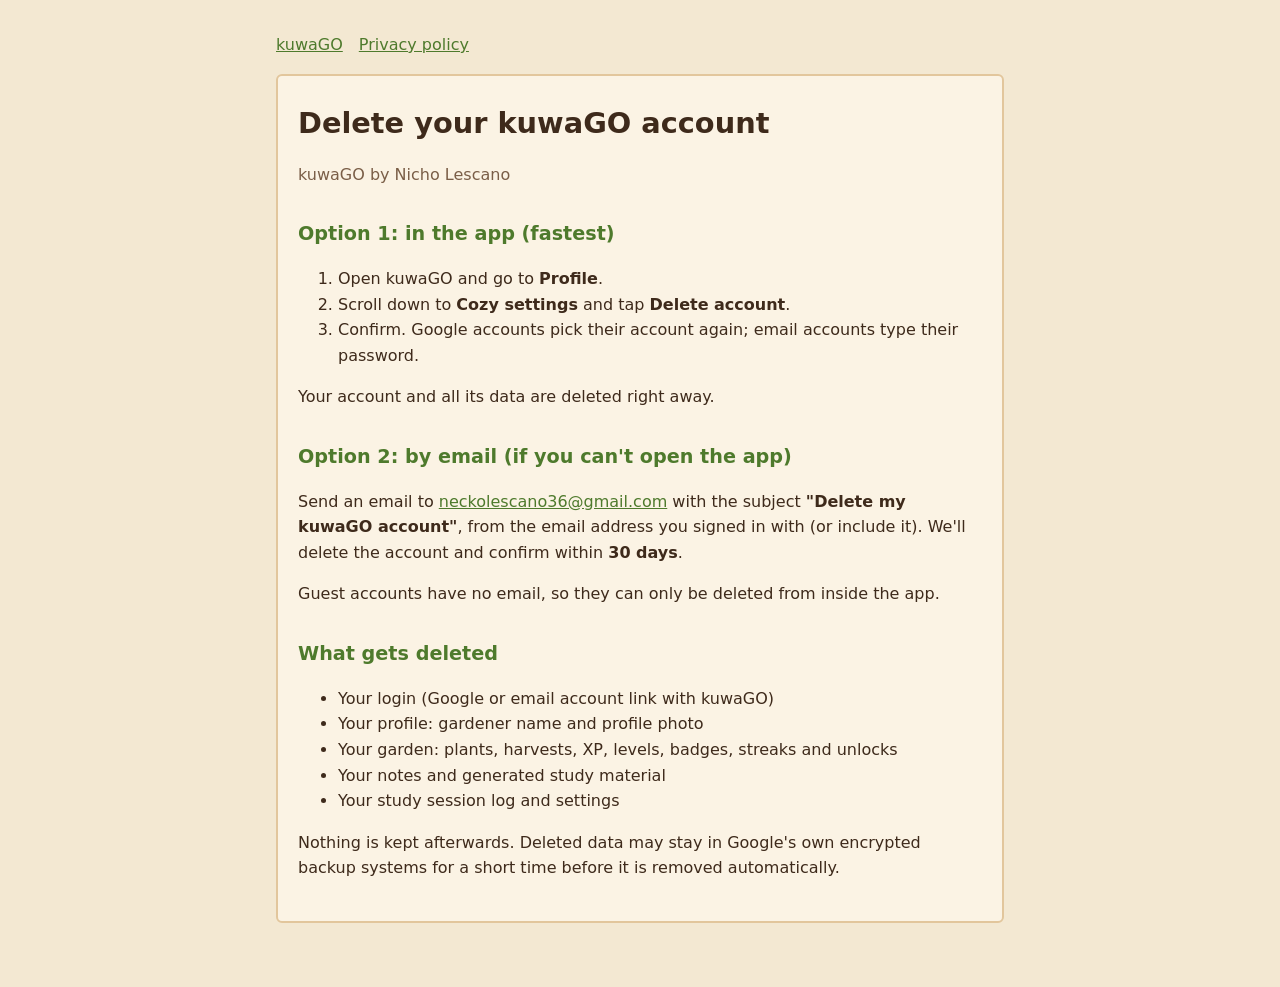
==== docs/delete-account.html @ 23150d29 "kuwaGO showcase: README, screenshots, website and privacy pages Co-Authored-By: Claude Opus 5.5 <nor" ====
<!doctype html>
<html lang="en">
<head>
  <meta charset="utf-8">
  <meta name="viewport" content="width=device-width, initial-scale=1">
  <title>Delete kuwaGO Account</title>
  <meta name="description" content="How to delete your kuwaGO account and all of its data.">
  <style>
    :root { --bg: #f3e8d2; --paper: #fbf3e4; --ink: #3e2a1b; --muted: #7a5e47; --green: #4e7a2c; --line: #e2c69c; }
    @media (prefers-color-scheme: dark) { :root { --bg: #1f1711; --paper: #2b2018; --ink: #f3e8d2; --muted: #c9b08f; --green: #9ccc6b; --line: #4a3626; } }
    * { box-sizing: border-box; }
    body { margin: 0; background: var(--bg); color: var(--ink); font: 16px/1.6 system-ui, -apple-system, "Segoe UI", Roboto, sans-serif; }
    main { max-width: 760px; margin: 0 auto; padding: 32px 16px 64px; }
    article { background: var(--paper); border: 2px solid var(--line); border-radius: 6px; padding: 24px 20px; }
    h1 { margin: 0 0 4px; font-size: 1.8rem; } h2 { margin-top: 2rem; color: var(--green); font-size: 1.2rem; }
    .muted { color: var(--muted); } a { color: var(--green); }
    nav { margin-bottom: 16px; } nav a { margin-right: 16px; }
  </style>
</head>
<body>
<main>
  <nav><a href="./">kuwaGO</a><a href="privacy.html">Privacy policy</a></nav>
  <article>
    <h1>Delete your kuwaGO account</h1>
    <p class="muted">kuwaGO by Nicho Lescano</p>

    <h2>Option 1: in the app (fastest)</h2>
    <ol>
      <li>Open kuwaGO and go to <strong>Profile</strong>.</li>
      <li>Scroll down to <strong>Cozy settings</strong> and tap <strong>Delete account</strong>.</li>
      <li>Confirm. Google accounts pick their account again; email accounts type their password.</li>
    </ol>
    <p>Your account and all its data are deleted right away.</p>

    <h2>Option 2: by email (if you can't open the app)</h2>
    <p>Send an email to <a href="mailto:neckolescano36@gmail.com?subject=Delete%20my%20kuwaGO%20account">neckolescano36@gmail.com</a> with the subject <strong>"Delete my kuwaGO account"</strong>, from the email address you signed in with (or include it). We'll delete the account and confirm within <strong>30 days</strong>.</p>
    <p>Guest accounts have no email, so they can only be deleted from inside the app.</p>

    <h2>What gets deleted</h2>
    <ul>
      <li>Your login (Google or email account link with kuwaGO)</li>
      <li>Your profile: gardener name and profile photo</li>
      <li>Your garden: plants, harvests, XP, levels, badges, streaks and unlocks</li>
      <li>Your notes and generated study material</li>
      <li>Your study session log and settings</li>
    </ul>
    <p>Nothing is kept afterwards. Deleted data may stay in Google's own encrypted backup systems for a short time before it is removed automatically.</p>
  </article>
</main>
</body>
</html>
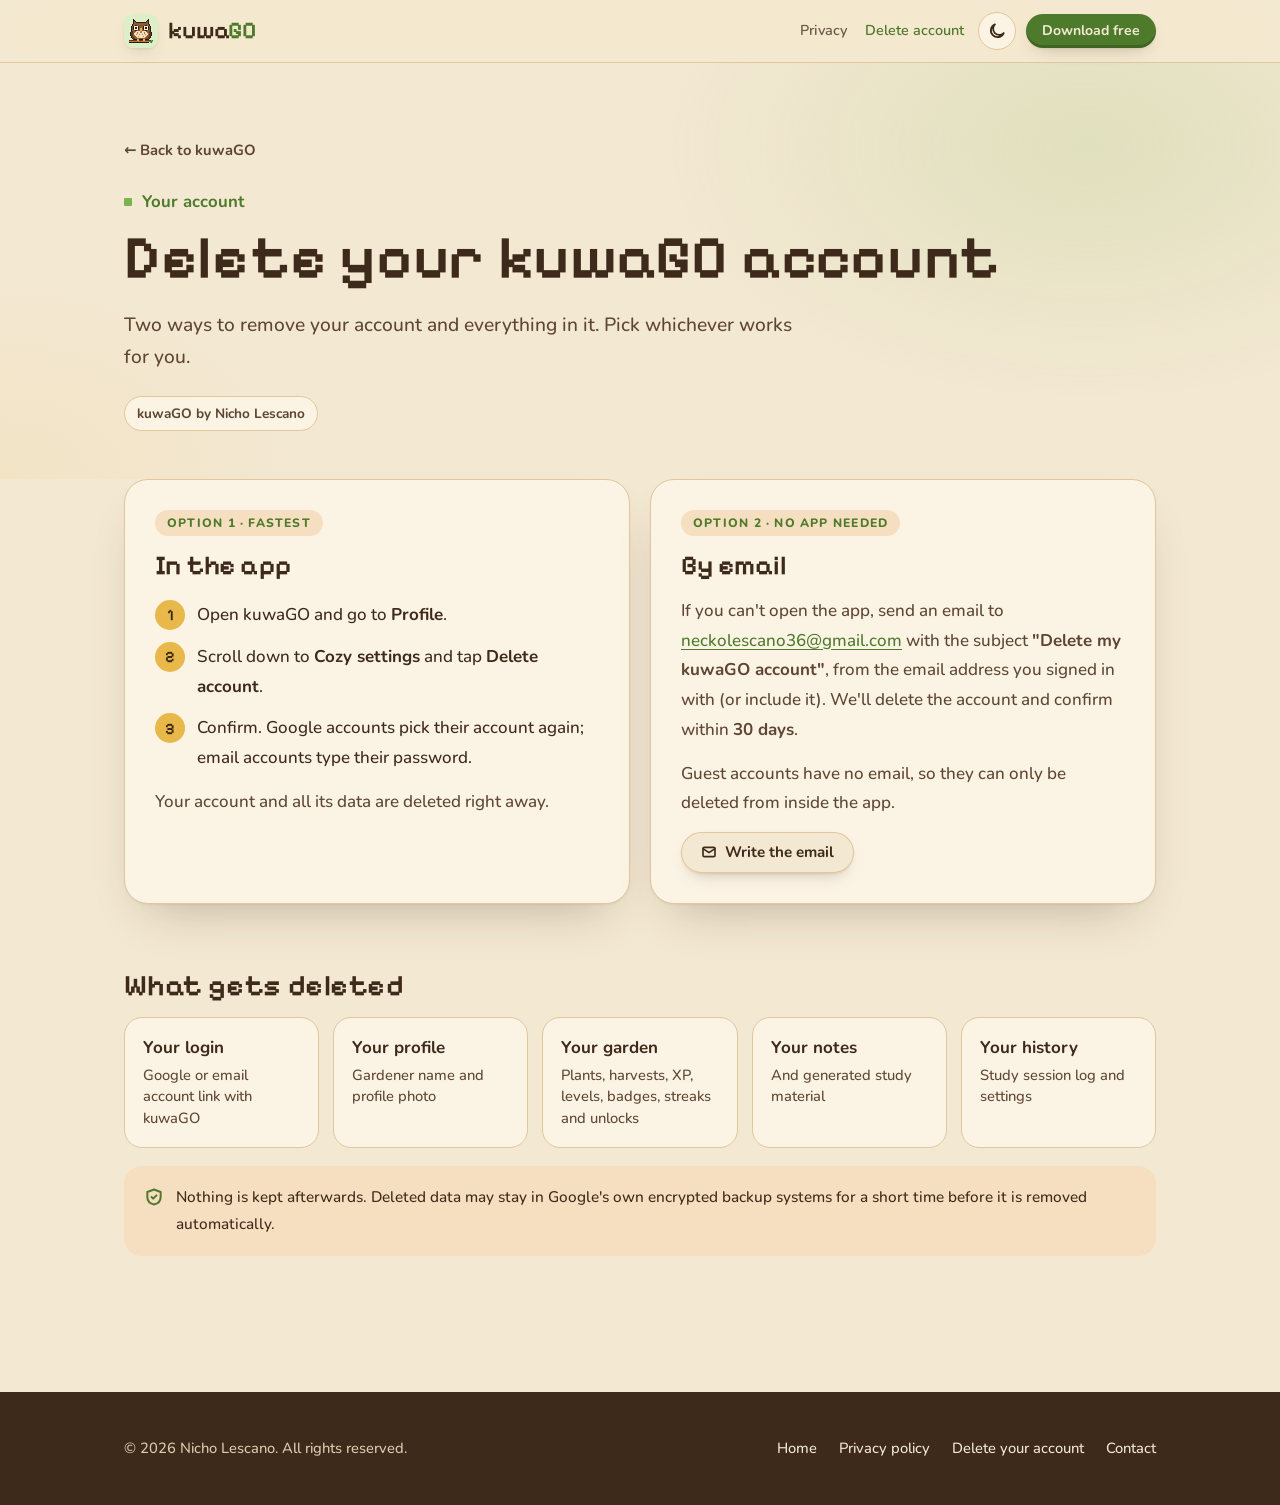
==== commit 8b047d5d: "Privacy and delete-account pages match the main site - Shared page.css/page.js: same colours, fonts," ====
--- a/docs/delete-account.html
+++ b/docs/delete-account.html
@@ -5,47 +5,99 @@
   <meta name="viewport" content="width=device-width, initial-scale=1">
   <title>Delete kuwaGO Account</title>
   <meta name="description" content="How to delete your kuwaGO account and all of its data.">
-  <style>
-    :root { --bg: #f3e8d2; --paper: #fbf3e4; --ink: #3e2a1b; --muted: #7a5e47; --green: #4e7a2c; --line: #e2c69c; }
-    @media (prefers-color-scheme: dark) { :root { --bg: #1f1711; --paper: #2b2018; --ink: #f3e8d2; --muted: #c9b08f; --green: #9ccc6b; --line: #4a3626; } }
-    * { box-sizing: border-box; }
-    body { margin: 0; background: var(--bg); color: var(--ink); font: 16px/1.6 system-ui, -apple-system, "Segoe UI", Roboto, sans-serif; }
-    main { max-width: 760px; margin: 0 auto; padding: 32px 16px 64px; }
-    article { background: var(--paper); border: 2px solid var(--line); border-radius: 6px; padding: 24px 20px; }
-    h1 { margin: 0 0 4px; font-size: 1.8rem; } h2 { margin-top: 2rem; color: var(--green); font-size: 1.2rem; }
-    .muted { color: var(--muted); } a { color: var(--green); }
-    nav { margin-bottom: 16px; } nav a { margin-right: 16px; }
-  </style>
+  <meta name="theme-color" content="#f3e8d2">
+  <link rel="icon" href="assets/icon-192.png">
+  <script>try { const t = localStorage.getItem('kuwago-theme'); if (t === 'light' || t === 'dark') document.documentElement.dataset.theme = t; } catch (e) {}</script>
+  <link rel="preconnect" href="https://fonts.googleapis.com">
+  <link rel="preconnect" href="https://fonts.gstatic.com" crossorigin>
+  <link href="https://fonts.googleapis.com/css2?family=Nunito:wght@400;500;600;700;800&family=Pixelify+Sans:wght@500;600;700&display=swap" rel="stylesheet">
+  <link rel="stylesheet" href="page.css">
 </head>
 <body>
+
+<header>
+  <div class="wrap nav">
+    <a class="brand" href="./" aria-label="kuwaGO home">
+      <img src="assets/icon-192.png" alt="" width="34" height="34">
+      <span>kuwa<b>GO</b></span>
+    </a>
+    <div class="nav-right">
+      <a class="nav-link" href="privacy.html">Privacy</a>
+      <a class="nav-link" href="delete-account.html" aria-current="page">Delete account</a>
+      <button class="theme-btn" id="themeBtn" type="button" aria-label="Switch between light and dark mode">
+        <svg class="moon" viewBox="0 0 24 24" fill="none" stroke="currentColor" stroke-width="2.2" stroke-linecap="round" stroke-linejoin="round" aria-hidden="true"><path d="M20 14.5A8 8 0 1 1 9.5 4a6.5 6.5 0 0 0 10.5 10.5z"/></svg>
+        <svg class="sun" viewBox="0 0 24 24" fill="none" stroke="currentColor" stroke-width="2.2" stroke-linecap="round" aria-hidden="true"><circle cx="12" cy="12" r="4"/><path d="M12 2v2M12 20v2M4.9 4.9l1.4 1.4M17.7 17.7l1.4 1.4M2 12h2M20 12h2M4.9 19.1l1.4-1.4M17.7 6.3l1.4-1.4"/></svg>
+      </button>
+      <a class="btn" href="./#download">Download free</a>
+    </div>
+  </div>
+</header>
+
 <main>
-  <nav><a href="./">kuwaGO</a><a href="privacy.html">Privacy policy</a></nav>
-  <article>
-    <h1>Delete your kuwaGO account</h1>
-    <p class="muted">kuwaGO by Nicho Lescano</p>
+  <section class="page-hero">
+    <div class="wrap">
+      <a class="back" href="./">← Back to kuwaGO</a>
+      <div class="eyebrow">Your account</div>
+      <h1>Delete your kuwaGO account</h1>
+      <p class="lead">Two ways to remove your account and everything in it. Pick whichever works for you.</p>
+      <div class="meta"><span>kuwaGO by Nicho Lescano</span></div>
+    </div>
+  </section>
 
-    <h2>Option 1: in the app (fastest)</h2>
-    <ol>
-      <li>Open kuwaGO and go to <strong>Profile</strong>.</li>
-      <li>Scroll down to <strong>Cozy settings</strong> and tap <strong>Delete account</strong>.</li>
-      <li>Confirm. Google accounts pick their account again; email accounts type their password.</li>
-    </ol>
-    <p>Your account and all its data are deleted right away.</p>
+  <div class="wrap" style="padding-bottom:120px">
+    <div class="options">
+      <section class="option rise">
+        <span class="tag">Option 1 · Fastest</span>
+        <h2>In the app</h2>
+        <ol class="steps">
+          <li><span>Open kuwaGO and go to <strong>Profile</strong>.</span></li>
+          <li><span>Scroll down to <strong>Cozy settings</strong> and tap <strong>Delete account</strong>.</span></li>
+          <li><span>Confirm. Google accounts pick their account again; email accounts type their password.</span></li>
+        </ol>
+        <p>Your account and all its data are deleted right away.</p>
+      </section>
 
-    <h2>Option 2: by email (if you can't open the app)</h2>
-    <p>Send an email to <a href="mailto:neckolescano36@gmail.com?subject=Delete%20my%20kuwaGO%20account">neckolescano36@gmail.com</a> with the subject <strong>"Delete my kuwaGO account"</strong>, from the email address you signed in with (or include it). We'll delete the account and confirm within <strong>30 days</strong>.</p>
-    <p>Guest accounts have no email, so they can only be deleted from inside the app.</p>
+      <section class="option rise">
+        <span class="tag">Option 2 · No app needed</span>
+        <h2>By email</h2>
+        <p>If you can't open the app, send an email to <a href="mailto:neckolescano36@gmail.com?subject=Delete%20my%20kuwaGO%20account">neckolescano36@gmail.com</a> with the subject <strong>"Delete my kuwaGO account"</strong>, from the email address you signed in with (or include it). We'll delete the account and confirm within <strong>30 days</strong>.</p>
+        <p>Guest accounts have no email, so they can only be deleted from inside the app.</p>
+        <a class="btn light" href="mailto:neckolescano36@gmail.com?subject=Delete%20my%20kuwaGO%20account">
+          <svg viewBox="0 0 24 24" fill="none" stroke="currentColor" stroke-width="2.5" stroke-linecap="round" stroke-linejoin="round" aria-hidden="true"><rect x="3" y="5" width="18" height="14" rx="2"/><path d="m3 7 9 6 9-6"/></svg>
+          Write the email
+        </a>
+      </section>
+    </div>
 
-    <h2>What gets deleted</h2>
-    <ul>
-      <li>Your login (Google or email account link with kuwaGO)</li>
-      <li>Your profile: gardener name and profile photo</li>
-      <li>Your garden: plants, harvests, XP, levels, badges, streaks and unlocks</li>
-      <li>Your notes and generated study material</li>
-      <li>Your study session log and settings</li>
-    </ul>
-    <p>Nothing is kept afterwards. Deleted data may stay in Google's own encrypted backup systems for a short time before it is removed automatically.</p>
-  </article>
+    <div class="prose rise" style="max-width:none">
+      <h2 style="margin-top:0">What gets deleted</h2>
+      <div class="gone">
+        <div>Your login<span>Google or email account link with kuwaGO</span></div>
+        <div>Your profile<span>Gardener name and profile photo</span></div>
+        <div>Your garden<span>Plants, harvests, XP, levels, badges, streaks and unlocks</span></div>
+        <div>Your notes<span>And generated study material</span></div>
+        <div>Your history<span>Study session log and settings</span></div>
+      </div>
+      <p class="callout">
+        <svg viewBox="0 0 24 24" fill="none" stroke="currentColor" stroke-width="2.4" stroke-linecap="round" stroke-linejoin="round" aria-hidden="true"><path d="M12 3 4 6v6c0 5 3.5 8 8 9 4.5-1 8-4 8-9V6z"/><path d="m9 12 2 2 4-4"/></svg>
+        <span>Nothing is kept afterwards. Deleted data may stay in Google's own encrypted backup systems for a short time before it is removed automatically.</span>
+      </p>
+    </div>
+  </div>
 </main>
+
+<footer>
+  <div class="wrap foot">
+    <span>© 2026 Nicho Lescano. All rights reserved.</span>
+    <nav aria-label="Footer">
+      <a href="./">Home</a>
+      <a href="privacy.html">Privacy policy</a>
+      <a href="delete-account.html">Delete your account</a>
+      <a href="mailto:neckolescano36@gmail.com">Contact</a>
+    </nav>
+  </div>
+</footer>
+
+<script src="page.js"></script>
 </body>
 </html>
--- a/docs/page.css
+++ b/docs/page.css
@@ -0,0 +1,160 @@
+/* =========================================================
+   Shared look for kuwaGO's info pages (privacy, delete account).
+   Same colours, fonts and light/dark behaviour as index.html.
+   ========================================================= */
+:root {
+  --cream: #f3e8d2; --ink: #3e2a1b; --wood: #8b5a34; --gold: #e8b84b;
+  --green: #7cb350; --green-deep: #4e7a2c; --danger: #b23b2e;
+
+  color-scheme: light;
+  --bg: #f3e8d2; --surface: #fbf3e4; --surface-2: #f6dfc0; --border: #e2c69c;
+  --text: #3e2a1b; --muted: #5e4632; --accent: #4e7a2c;
+  --band: #3e2a1b; --band-text: #f3e8d2; --band-muted: #dccbae;
+  --header-bg: rgba(243, 232, 210, .78);
+  --lift: 0 1px 2px rgba(62, 42, 27, .06), 0 24px 48px -24px rgba(62, 42, 27, .32);
+  --lift-sm: 0 1px 2px rgba(62, 42, 27, .08), 0 8px 18px -10px rgba(62, 42, 27, .35);
+
+  --ease: cubic-bezier(.22, 1, .36, 1);
+  --display: "Pixelify Sans", "Nunito", system-ui, sans-serif;
+  --body: "Nunito", system-ui, -apple-system, "Segoe UI", Roboto, sans-serif;
+}
+@media (prefers-color-scheme: dark) {
+  :root:not([data-theme="light"]) {
+    color-scheme: dark;
+    --bg: #15100b; --surface: #201811; --surface-2: #2a2017; --border: #3b2d20;
+    --text: #f7efe0; --muted: #d6c6aa; --accent: #a5d36f;
+    --band: #0d0906; --band-text: #f3e8d2; --band-muted: #c8b598; --header-bg: rgba(21, 16, 11, .74);
+    --lift: 0 24px 48px -24px rgba(0, 0, 0, .7); --lift-sm: 0 8px 18px -10px rgba(0, 0, 0, .7);
+  }
+}
+:root[data-theme="dark"] {
+  color-scheme: dark;
+  --bg: #15100b; --surface: #201811; --surface-2: #2a2017; --border: #3b2d20;
+  --text: #f7efe0; --muted: #d6c6aa; --accent: #a5d36f;
+  --band: #0d0906; --band-text: #f3e8d2; --band-muted: #c8b598; --header-bg: rgba(21, 16, 11, .74);
+  --lift: 0 24px 48px -24px rgba(0, 0, 0, .7); --lift-sm: 0 8px 18px -10px rgba(0, 0, 0, .7);
+}
+
+* { box-sizing: border-box; }
+html { scroll-behavior: smooth; scroll-padding-top: 84px; }
+body { margin: 0; background: var(--bg); color: var(--text); font: 500 17px/1.75 var(--body); -webkit-font-smoothing: antialiased; text-rendering: optimizeLegibility; overflow-x: hidden; }
+img { max-width: 100%; display: block; }
+a { color: var(--accent); text-underline-offset: 3px; }
+:focus-visible { outline: 3px solid var(--gold); outline-offset: 3px; }
+.wrap { max-width: 1080px; margin: 0 auto; padding: 0 24px; }
+
+/* ---------- Header (same as the main page) ---------- */
+header { position: sticky; top: 0; z-index: 50; background: var(--header-bg); backdrop-filter: saturate(180%) blur(20px); -webkit-backdrop-filter: saturate(180%) blur(20px); border-bottom: 1px solid var(--border); }
+.nav { display: flex; align-items: center; justify-content: space-between; height: 62px; gap: 16px; }
+.brand { display: flex; align-items: center; gap: 10px; text-decoration: none; color: var(--text); font: 600 1.5rem/1 var(--display); }
+.brand img { width: 34px; height: 34px; border-radius: 9px; box-shadow: var(--lift-sm); image-rendering: pixelated; }
+.brand b { color: var(--accent); font-weight: 600; }
+.nav-right { display: flex; align-items: center; gap: 10px; }
+.nav-link { color: var(--text); text-decoration: none; font-weight: 600; font-size: .9rem; opacity: .75; padding: 8px 4px; }
+.nav-link:hover, .nav-link[aria-current="page"] { opacity: 1; color: var(--accent); }
+.btn { display: inline-flex; align-items: center; justify-content: center; gap: 8px; padding: 9px 16px; border: 0; border-radius: 999px; background: var(--green-deep); color: var(--cream); font: 700 .88rem/1.1 var(--body); text-decoration: none; box-shadow: inset 0 -3px 0 rgba(0, 0, 0, .18), var(--lift-sm); transition: transform .35s var(--ease), filter .2s; }
+.btn:hover { transform: translateY(-1px); filter: brightness(1.06); }
+.btn svg { width: 16px; height: 16px; }
+.theme-btn { width: 38px; height: 38px; display: grid; place-items: center; border: 1px solid var(--border); border-radius: 50%; background: var(--surface); color: var(--text); cursor: pointer; }
+.theme-btn svg { width: 20px; height: 20px; }
+.theme-btn .sun { display: none; }
+:root[data-theme="dark"] .theme-btn .sun { display: block; }
+:root[data-theme="dark"] .theme-btn .moon { display: none; }
+@media (prefers-color-scheme: dark) {
+  :root:not([data-theme="light"]) .theme-btn .sun { display: block; }
+  :root:not([data-theme="light"]) .theme-btn .moon { display: none; }
+}
+
+/* ---------- Page hero ---------- */
+.page-hero { position: relative; overflow: hidden; isolation: isolate; padding: 72px 0 48px; }
+.page-hero::before { content: ""; position: absolute; inset: 0; z-index: -1; background: radial-gradient(600px 360px at 85% 20%, rgba(124, 179, 80, .16), transparent 70%), radial-gradient(420px 280px at 0% 100%, rgba(232, 184, 75, .10), transparent 70%); }
+.back { display: inline-flex; align-items: center; gap: 6px; color: var(--muted); text-decoration: none; font-weight: 700; font-size: .92rem; margin-bottom: 28px; }
+.back:hover { color: var(--accent); }
+.eyebrow { font: 700 1.05rem/1.2 var(--body); color: var(--accent); display: flex; align-items: center; gap: 10px; margin-bottom: 14px; }
+.eyebrow::before { content: ""; width: 8px; height: 8px; background: var(--green); border-radius: 1px; }
+h1 { font: 600 clamp(2.4rem, 5.5vw, 3.8rem)/1.06 var(--display); margin: 0; letter-spacing: .012em; text-wrap: balance; }
+.page-hero .lead { margin: 20px 0 0; font-size: 1.2rem; line-height: 1.65; color: var(--muted); max-width: 36em; }
+.meta { display: flex; flex-wrap: wrap; gap: 8px; margin-top: 22px; }
+.meta span { padding: 5px 12px; border-radius: 999px; background: var(--surface); border: 1px solid var(--border); font-size: .85rem; font-weight: 700; color: var(--muted); }
+
+/* ---------- Document layout: contents rail + reading column ---------- */
+.doc { display: grid; grid-template-columns: 220px minmax(0, 1fr); gap: 56px; align-items: start; padding-bottom: 120px; }
+.toc { position: sticky; top: 92px; }
+.toc p { font: 700 .76rem var(--body); letter-spacing: .14em; text-transform: uppercase; color: var(--muted); margin: 0 0 12px; }
+.toc ol { list-style: none; margin: 0; padding: 0; border-left: 2px solid var(--border); }
+.toc a { display: block; padding: 6px 0 6px 16px; margin-left: -2px; border-left: 2px solid transparent; color: var(--muted); text-decoration: none; font-size: .9rem; font-weight: 600; line-height: 1.35; transition: color .2s, border-color .2s; }
+.toc a:hover { color: var(--text); }
+.toc a.active { color: var(--accent); border-left-color: var(--accent); }
+.prose { max-width: 720px; }
+.prose > p:first-child { margin-top: 0; }
+.prose h2 { font: 600 clamp(1.5rem, 2.6vw, 1.85rem)/1.2 var(--display); margin: 56px 0 14px; letter-spacing: .01em; }
+.prose h2 .n { color: var(--accent); margin-right: 10px; }
+.prose p { margin: 0 0 16px; }
+.prose ul, .prose ol { margin: 0 0 16px; padding-left: 0; list-style: none; }
+.prose li { position: relative; padding-left: 22px; margin: 8px 0; }
+.prose ul > li::before { content: ""; position: absolute; left: 2px; top: .72em; width: 8px; height: 8px; border-radius: 1px; background: var(--green); }
+.prose strong { font-weight: 800; }
+.summary { padding: 22px 24px; border-radius: 20px; background: var(--surface); border: 1px solid var(--border); box-shadow: var(--lift-sm); margin: 0 0 8px; }
+.summary b { display: block; font: 700 .76rem var(--body); letter-spacing: .14em; text-transform: uppercase; color: var(--accent); margin-bottom: 6px; }
+
+/* data table → soft rows */
+.data { width: 100%; border-collapse: separate; border-spacing: 0; margin: 8px 0 18px; border: 1px solid var(--border); border-radius: 18px; overflow: hidden; background: var(--surface); font-size: .96rem; }
+.data th, .data td { text-align: left; vertical-align: top; padding: 14px 18px; border-bottom: 1px solid var(--border); line-height: 1.6; }
+.data tr:last-child td { border-bottom: 0; }
+.data th { font: 700 .76rem var(--body); letter-spacing: .12em; text-transform: uppercase; color: var(--muted); background: var(--surface-2); }
+.data td:first-child { width: 58%; }
+
+/* ---------- Delete page: option cards ---------- */
+.options { display: grid; grid-template-columns: 1fr 1fr; gap: 20px; margin-bottom: 64px; }
+.option { padding: 30px; border-radius: 24px; background: var(--surface); border: 1px solid var(--border); box-shadow: var(--lift); display: flex; flex-direction: column; gap: 14px; }
+.option .tag { align-self: flex-start; padding: 5px 12px; border-radius: 999px; background: var(--surface-2); color: var(--accent); font: 800 .76rem var(--body); letter-spacing: .1em; text-transform: uppercase; }
+.option h2 { font: 600 1.7rem/1.15 var(--display); margin: 0; }
+.option p { margin: 0; color: var(--muted); }
+.steps { list-style: none; margin: 4px 0 0; padding: 0; counter-reset: s; display: grid; gap: 12px; }
+.steps li { display: grid; grid-template-columns: 30px 1fr; gap: 12px; align-items: start; }
+.steps li::before { counter-increment: s; content: counter(s); display: grid; place-items: center; width: 30px; height: 30px; border-radius: 50%; background: var(--gold); color: var(--ink); font: 600 1rem var(--display); }
+.option .btn { align-self: flex-start; margin-top: auto; padding: 12px 20px; font-size: .95rem; }
+.option .btn.light { background: var(--bg); color: var(--text); box-shadow: inset 0 0 0 1px var(--border), var(--lift-sm); }
+.gone { display: grid; grid-template-columns: repeat(auto-fit, minmax(190px, 1fr)); gap: 14px; margin: 10px 0 18px; }
+.gone div { padding: 18px; border-radius: 18px; background: var(--surface); border: 1px solid var(--border); font-weight: 700; line-height: 1.45; }
+.gone div span { display: block; font-weight: 500; color: var(--muted); font-size: .92rem; margin-top: 4px; }
+.callout { display: flex; gap: 12px; padding: 18px 20px; border-radius: 18px; background: var(--surface-2); color: var(--text); font-size: .96rem; }
+.callout svg { width: 20px; height: 20px; flex: none; margin-top: 3px; color: var(--accent); }
+
+/* ---------- Footer ---------- */
+footer { background: var(--band); color: var(--band-muted); padding: 44px 0; }
+.foot { display: flex; justify-content: space-between; align-items: center; flex-wrap: wrap; gap: 18px; font-size: .92rem; }
+.foot nav { display: flex; flex-wrap: wrap; gap: 8px 22px; }
+.foot a { color: var(--band-text); text-decoration: none; }
+.foot a:hover { color: var(--gold); }
+
+/* ---------- Motion ---------- */
+.js .rise { opacity: 0; transform: translateY(18px); transition: opacity .9s var(--ease), transform 1s var(--ease); }
+.js .rise.in { opacity: 1; transform: none; }
+::view-transition-old(root), ::view-transition-new(root) { animation: none; mix-blend-mode: normal; }
+@media (prefers-reduced-motion: reduce) {
+  *, *::before, *::after { animation: none !important; transition: none !important; }
+  .js .rise { opacity: 1; transform: none; }
+  html { scroll-behavior: auto; }
+}
+
+/* ---------- Small screens ---------- */
+@media (max-width: 900px) {
+  .doc { grid-template-columns: 1fr; gap: 0; }
+  .toc { display: none; }
+  .options { grid-template-columns: 1fr; }
+}
+@media (max-width: 640px) {
+  body { font-size: 16px; }
+  .wrap { padding: 0 16px; }
+  .page-hero { padding: 44px 0 32px; }
+  .nav-link { display: none; }
+  .brand span { display: none; }
+  .data, .data tbody, .data tr, .data td { display: block; width: 100% !important; }
+  .data tr:first-child { display: none; }
+  .data td { border-bottom: 0; padding: 4px 18px; }
+  .data td:first-child { padding-top: 16px; }
+  .data td:last-child { padding-bottom: 16px; color: var(--muted); border-bottom: 1px solid var(--border); }
+  .data tr:last-child td:last-child { border-bottom: 0; }
+  .option { padding: 24px 20px; }
+}
